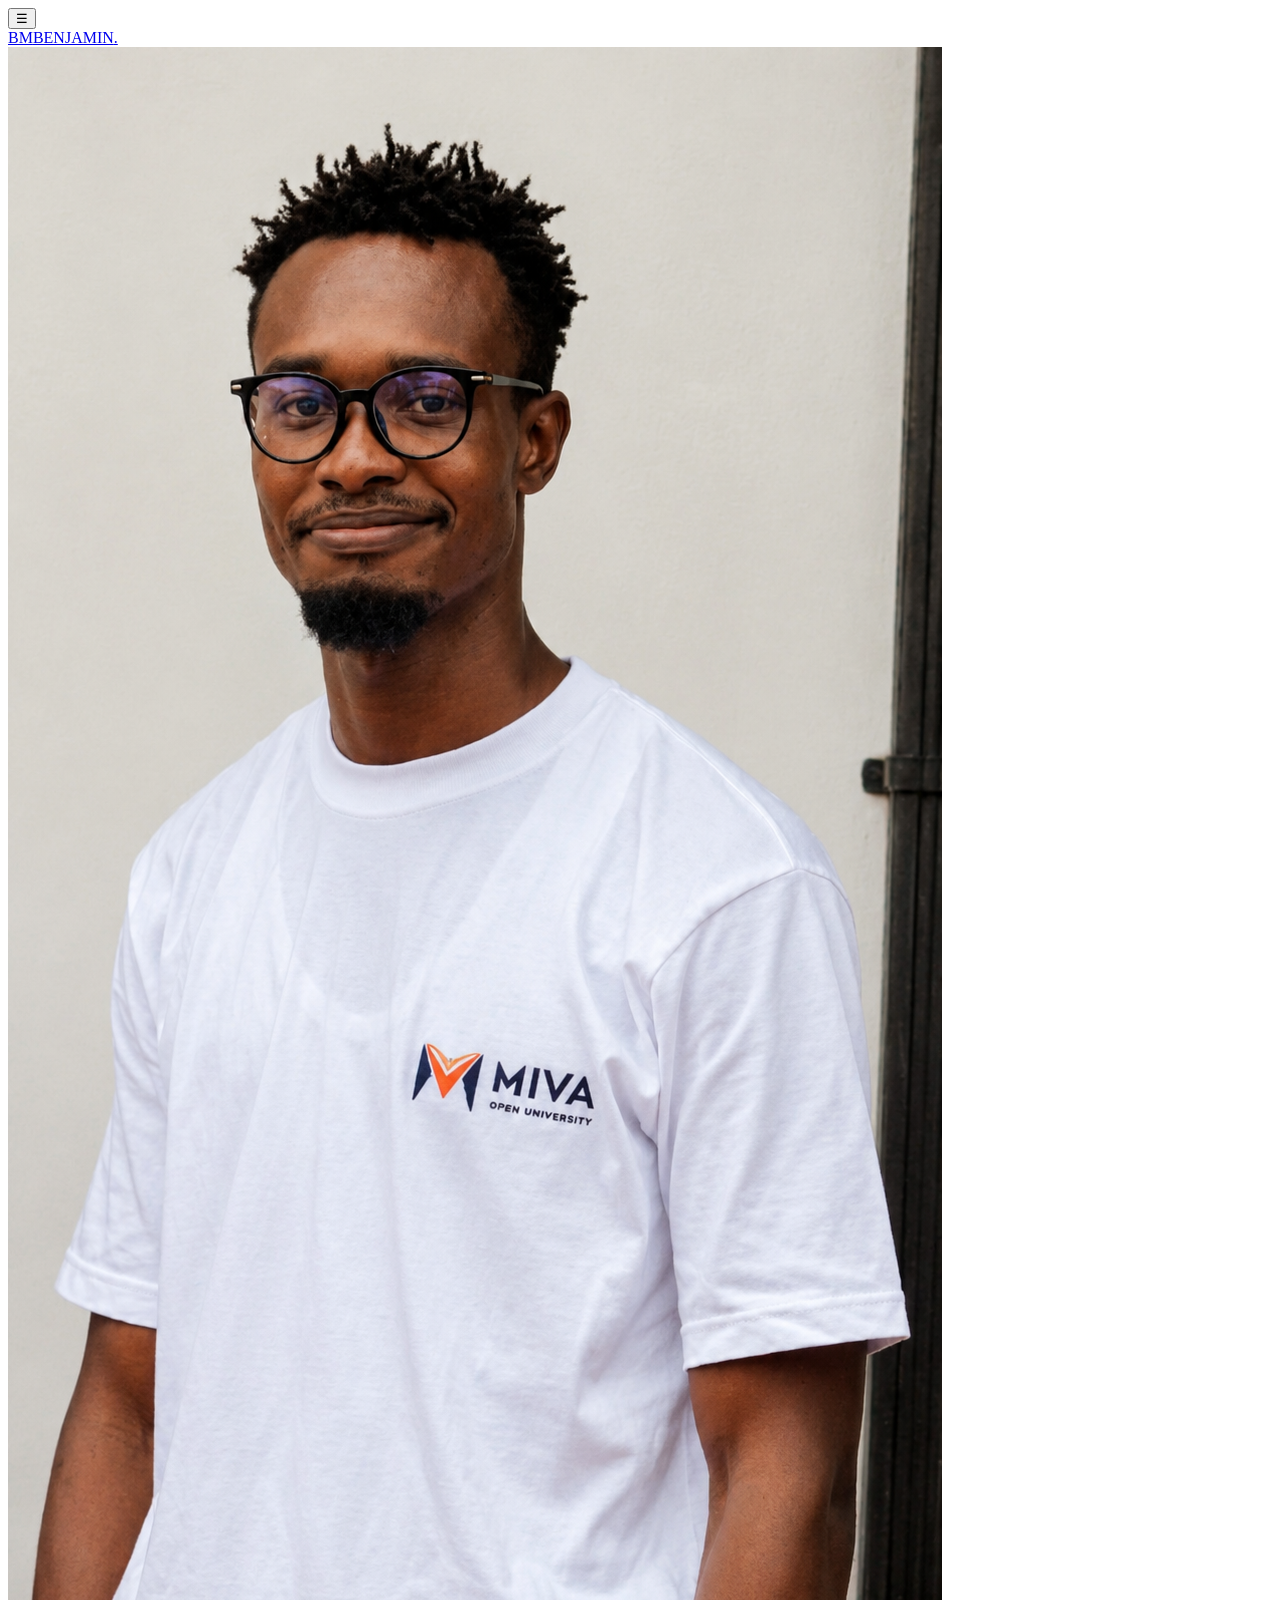
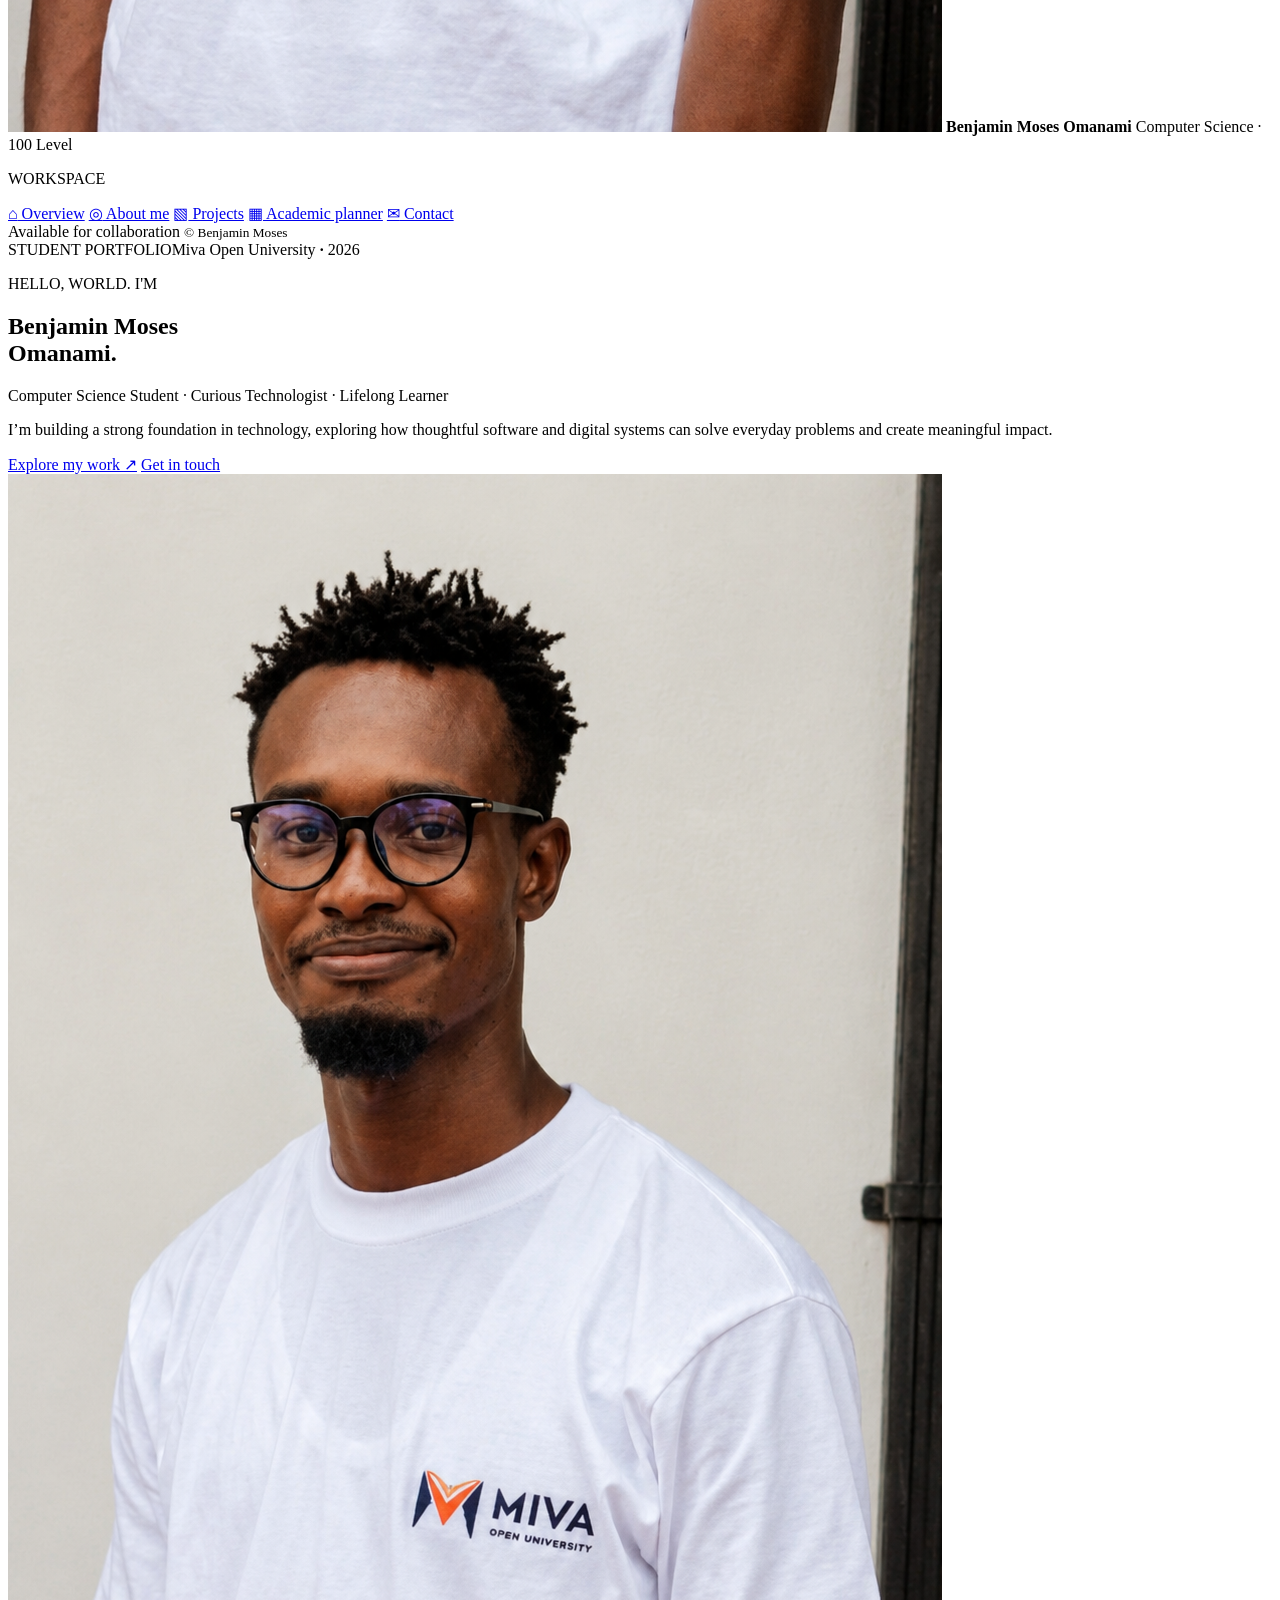
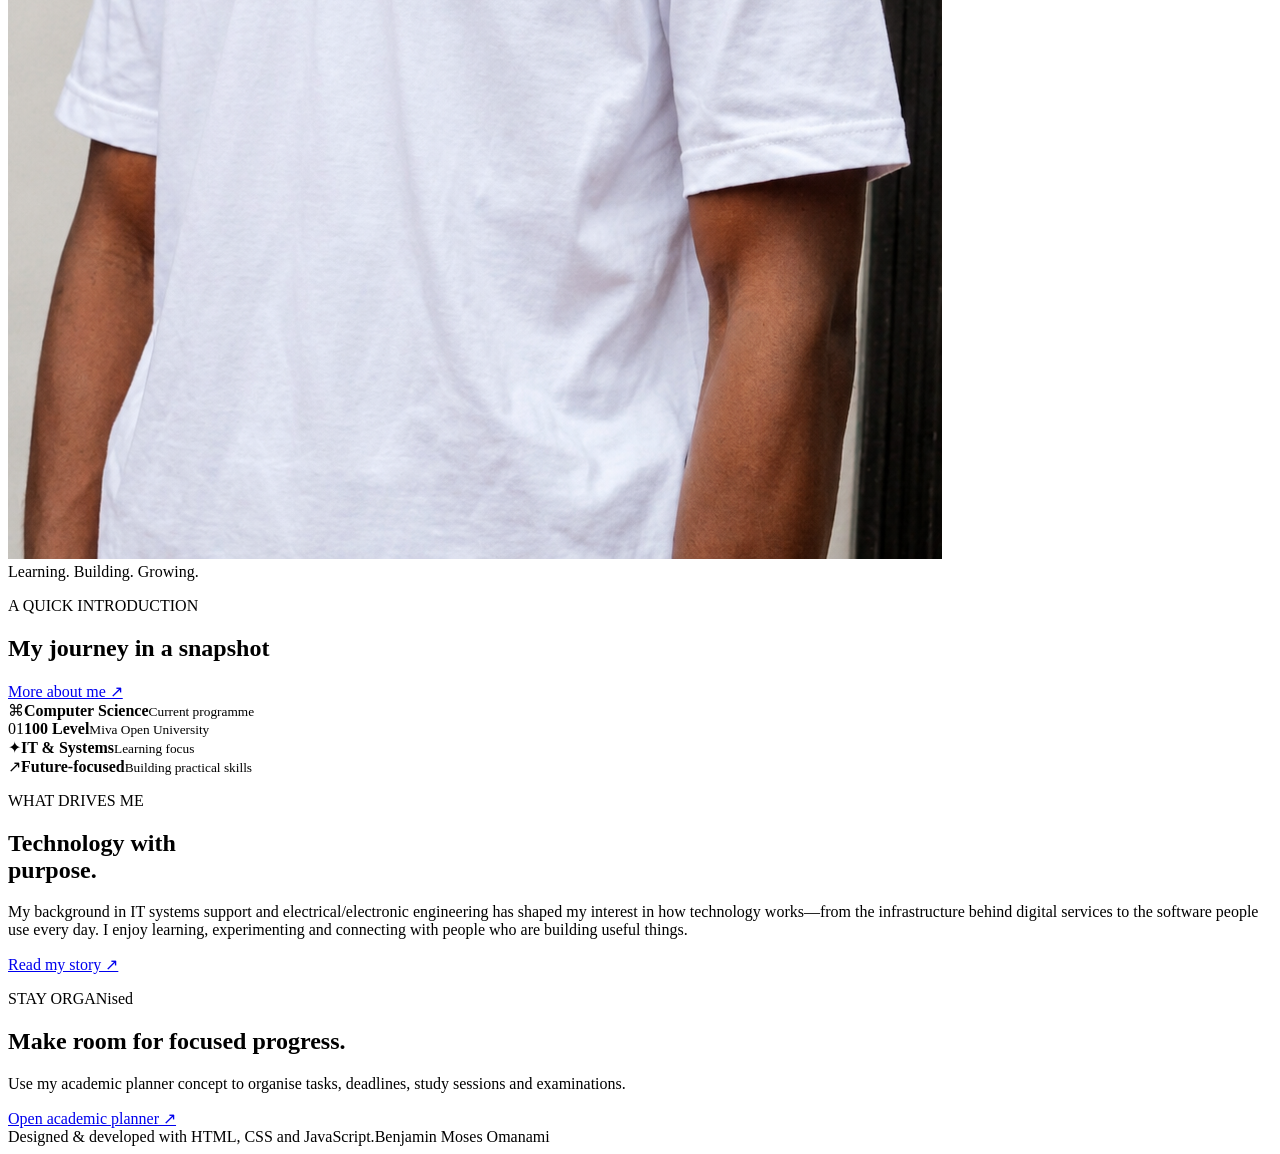
==== index.html @ 6281c109 "Add files via upload" ====
<!DOCTYPE html>
<html lang="en">
<head>
  <meta charset="UTF-8">
  <meta name="viewport" content="width=device-width, initial-scale=1.0">
  <meta name="description" content="Benjamin Moses Omanami — Computer Science student at Miva Open University.">
  <title>Benjamin Moses Omanami | Student Portfolio</title>
  <link rel="preconnect" href="https://fonts.googleapis.com">
  <link rel="preconnect" href="https://fonts.gstatic.com" crossorigin>
  <link href="https://fonts.googleapis.com/css2?family=DM+Sans:wght@400;500;600;700&family=Space+Grotesk:wght@500;600;700&display=swap" rel="stylesheet">
  <link rel="stylesheet" href="css/style.css">
  <script src="js/main.js" defer></script>
</head>
<body>
  <button class="mobile-menu" id="menuToggle" aria-label="Open navigation" aria-expanded="false">☰</button>
  <aside class="sidebar" id="sidebar">
    <a class="brand" href="index.html"><span class="brand-mark">BM</span><span>BENJAMIN<span class="brand-dot">.</span></span></a>
    <div class="profile-mini">
      <img src="image.jpg" alt="Portrait of Benjamin Moses Omanami" class="avatar" onerror="this.src='assets/avatar-placeholder.svg'">
      <strong>Benjamin Moses Omanami</strong>
      <span>Computer Science · 100 Level</span>
    </div>
    <p class="nav-label">WORKSPACE</p>
    <nav class="side-nav" aria-label="Main navigation">
      <a class="active" href="index.html"><span>⌂</span> Overview</a>
      <a href="about.html"><span>◎</span> About me</a>
      <a href="projects.html"><span>▧</span> Projects</a>
      <a href="planner.html"><span>▦</span> Academic planner</a>
      <a href="contact.html"><span>✉</span> Contact</a>
    </nav>
    <div class="sidebar-bottom">
      <span class="status-dot"></span><span>Available for collaboration</span>
      <small>© <span data-year></span> Benjamin Moses</small>
    </div>
  </aside>

  <main class="main-content">
    <header class="topbar"><span class="eyebrow">STUDENT PORTFOLIO</span><span class="topbar-right">Miva Open University <b>·</b> 2026</span></header>
    <section class="hero">
      <div class="hero-copy">
        <p class="eyebrow red">HELLO, WORLD. I'M</p>
        <h1>Benjamin Moses<br><span>Omanami.</span></h1>
        <p class="hero-role">Computer Science Student <i>·</i> Curious Technologist <i>·</i> Lifelong Learner</p>
        <p class="lead">I’m building a strong foundation in technology, exploring how thoughtful software and digital systems can solve everyday problems and create meaningful impact.</p>
        <div class="hero-actions">
          <a class="btn btn-red" href="projects.html">Explore my work <span>↗</span></a>
          <a class="btn btn-outline" href="contact.html">Get in touch</a>
        </div>
      </div>
      <div class="hero-visual">
        <div class="portrait-frame"><img src="image.jpg" alt="Benjamin Moses Omanami" onerror="this.src='assets/avatar-placeholder.svg'"></div>
        <div class="portrait-tag"><span class="status-dot"></span> Learning. Building. Growing.</div>
        <div class="shape shape-one"></div><div class="shape shape-two"></div>
      </div>
    </section>

    <section class="section-block">
      <div class="section-heading"><div><p class="eyebrow red">A QUICK INTRODUCTION</p><h2>My journey in a snapshot</h2></div><a class="text-link" href="about.html">More about me ↗</a></div>
      <div class="stats-grid">
        <article class="stat-card"><span class="stat-icon">⌘</span><strong>Computer Science</strong><small>Current programme</small></article>
        <article class="stat-card"><span class="stat-icon">01</span><strong>100 Level</strong><small>Miva Open University</small></article>
        <article class="stat-card"><span class="stat-icon">✦</span><strong>IT & Systems</strong><small>Learning focus</small></article>
        <article class="stat-card"><span class="stat-icon">↗</span><strong>Future-focused</strong><small>Building practical skills</small></article>
      </div>
    </section>

    <section class="section-block split-section">
      <div><p class="eyebrow red">WHAT DRIVES ME</p><h2>Technology with<br>purpose.</h2></div>
      <div><p class="body-copy">My background in IT systems support and electrical/electronic engineering has shaped my interest in how technology works—from the infrastructure behind digital services to the software people use every day. I enjoy learning, experimenting and connecting with people who are building useful things.</p><a class="text-link" href="about.html">Read my story ↗</a></div>
    </section>

    <section class="section-block feature-strip">
      <div><p class="eyebrow">STAY ORGANised</p><h2>Make room for focused progress.</h2><p>Use my academic planner concept to organise tasks, deadlines, study sessions and examinations.</p></div>
      <a class="btn btn-light" href="planner.html">Open academic planner ↗</a>
    </section>
    <footer class="footer"><span>Designed & developed with HTML, CSS and JavaScript.</span><span>Benjamin Moses Omanami</span></footer>
  </main>
</body>
</html>
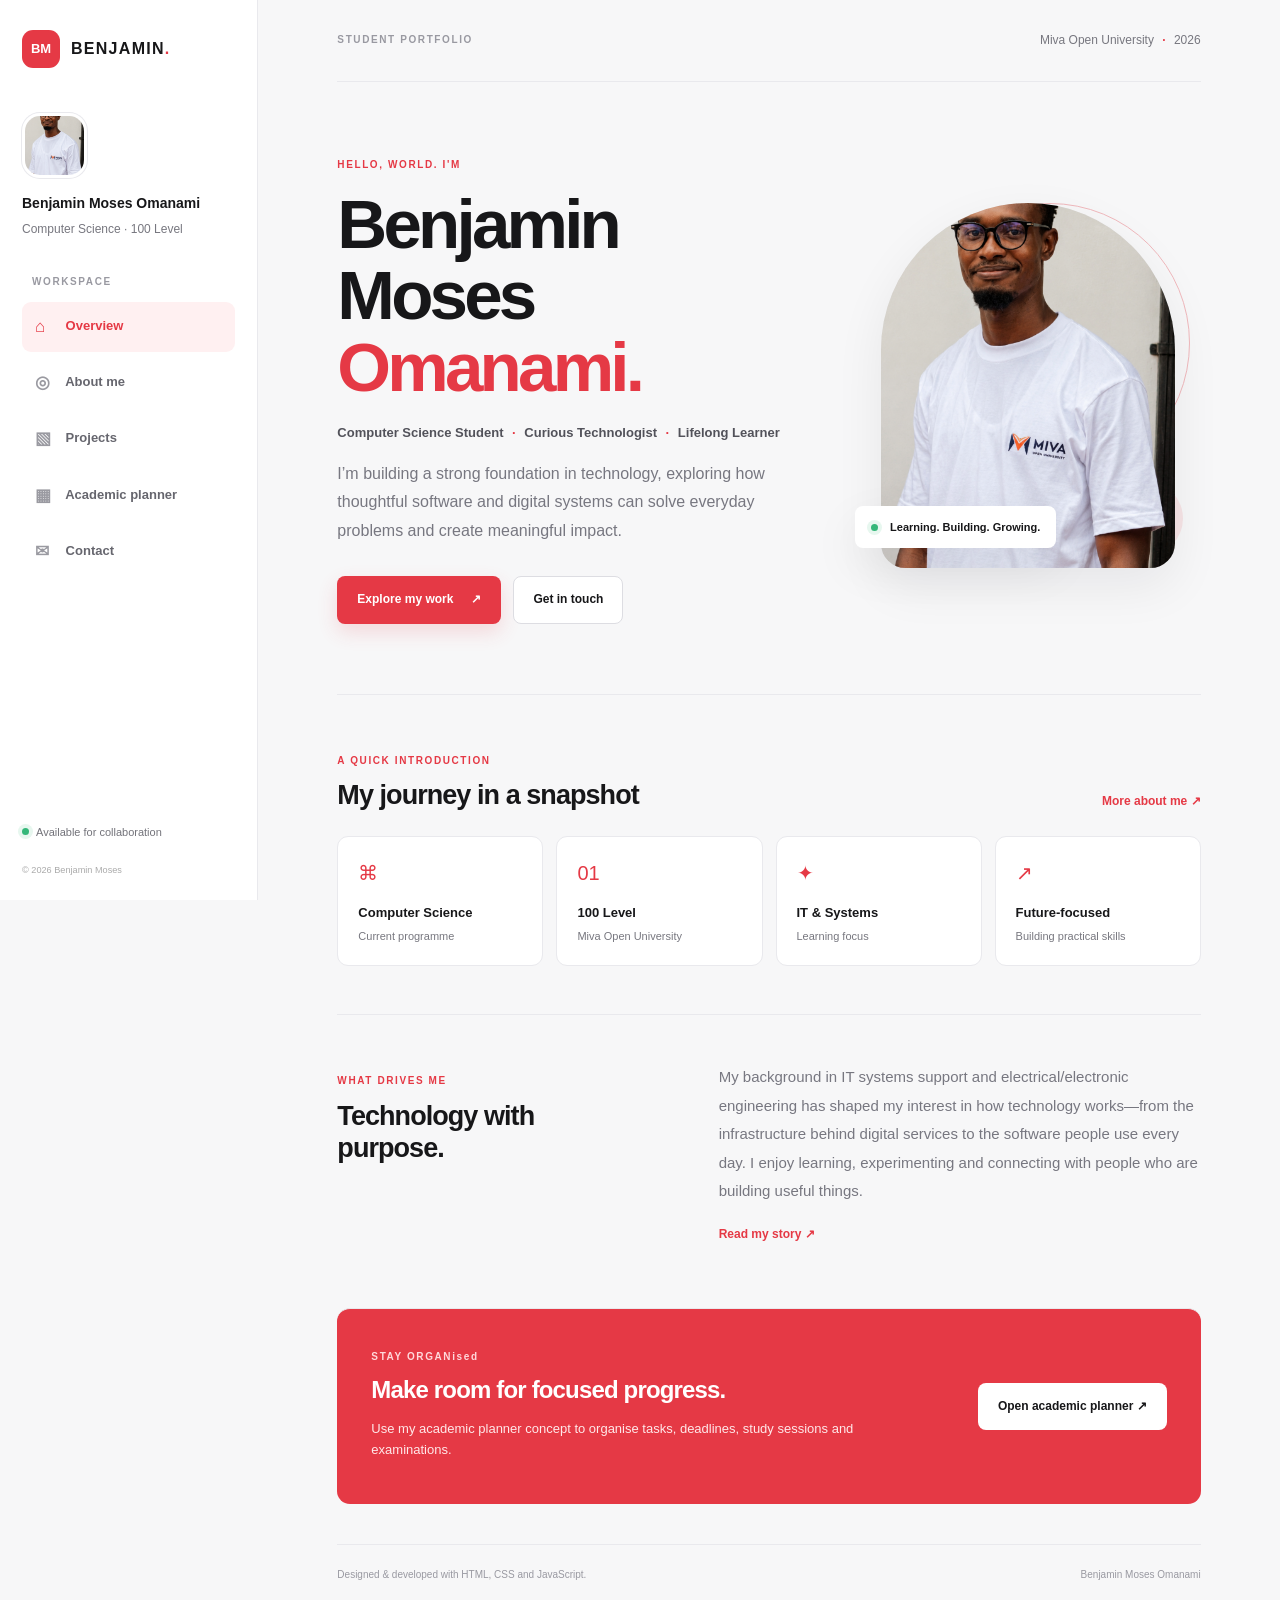
==== commit 58ef69c2: "Update index.html" ====
--- a/index.html
+++ b/index.html
@@ -8,8 +8,8 @@
   <link rel="preconnect" href="https://fonts.googleapis.com">
   <link rel="preconnect" href="https://fonts.gstatic.com" crossorigin>
   <link href="https://fonts.googleapis.com/css2?family=DM+Sans:wght@400;500;600;700&family=Space+Grotesk:wght@500;600;700&display=swap" rel="stylesheet">
-  <link rel="stylesheet" href="css/style.css">
-  <script src="js/main.js" defer></script>
+  <link rel="stylesheet" href="style.css">
+  <script src="main.js" defer></script>
 </head>
 <body>
   <button class="mobile-menu" id="menuToggle" aria-label="Open navigation" aria-expanded="false">☰</button>
@@ -76,4 +76,4 @@
     <footer class="footer"><span>Designed & developed with HTML, CSS and JavaScript.</span><span>Benjamin Moses Omanami</span></footer>
   </main>
 </body>
-</html>+</html>
--- a/style.css
+++ b/style.css
@@ -0,0 +1,7 @@
+/* Benjamin Moses Omanami — responsive portfolio */
+:root{--ink:#171719;--muted:#77777f;--red:#e53945;--red-dark:#c92735;--paper:#f7f7f8;--white:#fff;--line:#e9e9ed;--dark:#171719;--soft-red:#fff0f1;--shadow:0 18px 50px rgba(20,20,25,.07)}
+*{box-sizing:border-box}html{scroll-behavior:smooth}body{margin:0;background:var(--paper);color:var(--ink);font-family:"DM Sans",sans-serif;font-size:15px;line-height:1.65}a{color:inherit;text-decoration:none}button,input,select,textarea{font:inherit}.sidebar{position:fixed;inset:0 auto 0 0;width:258px;background:#fff;border-right:1px solid var(--line);padding:30px 22px 22px;display:flex;flex-direction:column;z-index:20}.brand{display:flex;align-items:center;gap:11px;font-family:"Space Grotesk",sans-serif;font-weight:700;font-size:16px;letter-spacing:.08em}.brand-mark{display:grid;place-items:center;width:38px;height:38px;background:var(--red);color:#fff;border-radius:11px;font-size:13px;letter-spacing:0}.brand-dot{color:var(--red)}.profile-mini{margin:45px 0 34px;display:flex;flex-direction:column;align-items:flex-start;gap:5px}.avatar{width:65px;height:65px;object-fit:cover;border-radius:18px;background:#eee;border:3px solid #fff;box-shadow:0 0 0 1px var(--line)}.profile-mini strong{font-size:14px;margin-top:9px}.profile-mini>span{font-size:12px;color:var(--muted)}.nav-label,.eyebrow{font-size:10px;letter-spacing:.16em;font-weight:700;color:#9999a1}.nav-label{margin:0 0 12px 10px}.side-nav{display:grid;gap:6px}.side-nav a{padding:11px 13px;border-radius:9px;color:#66666e;font-size:13px;font-weight:600;transition:.2s}.side-nav a span{display:inline-block;width:27px;color:#9a9aa1;font-size:17px;vertical-align:-2px}.side-nav a:hover,.side-nav a.active{background:#fff0f1;color:var(--red)}.side-nav a.active span{color:var(--red)}.sidebar-bottom{margin-top:auto;display:flex;align-items:center;gap:7px;flex-wrap:wrap;color:#73737a;font-size:11px}.sidebar-bottom small{flex-basis:100%;margin-top:15px;color:#aaa}.status-dot{width:7px;height:7px;border-radius:50%;background:#35b779;display:inline-block;box-shadow:0 0 0 4px #e7f7ef}.main-content{margin-left:258px;max-width:1600px;padding:0 6.2%;min-height:100vh}.topbar{height:82px;display:flex;align-items:center;justify-content:space-between;border-bottom:1px solid var(--line)}.topbar-right{font-size:12px;color:var(--muted)}.topbar-right b{color:var(--red);padding:0 5px}.red{color:var(--red)}.hero{min-height:535px;display:grid;grid-template-columns:1.15fr .85fr;align-items:center;gap:50px;padding:65px 0 70px}.hero h1,.page-intro h1{font-family:"Space Grotesk",sans-serif;font-size:clamp(42px,5.4vw,72px);line-height:1.04;letter-spacing:-.055em;margin:15px 0 18px}.hero h1 span,.page-intro h1 span{color:var(--red)}.hero-role{font-size:13px;font-weight:700;color:#52525a}.hero-role i{color:var(--red);font-style:normal;padding:0 5px}.lead{font-size:16px;line-height:1.8;color:#777780;max-width:610px}.hero-actions{display:flex;gap:12px;margin-top:30px;flex-wrap:wrap}.btn{display:inline-flex;align-items:center;justify-content:center;gap:18px;padding:13px 19px;border-radius:8px;border:1px solid transparent;font-size:12px;font-weight:700;cursor:pointer;transition:.2s}.btn-red{background:var(--red);color:#fff;box-shadow:0 8px 20px #e5394529}.btn-red:hover{background:var(--red-dark);transform:translateY(-2px)}.btn-outline{border-color:#dddde2;background:#fff}.btn-outline:hover{border-color:var(--red);color:var(--red)}.btn-light{background:#fff;color:var(--ink)}.btn-light:hover{transform:translateY(-2px)}.hero-visual{position:relative;display:flex;align-items:center;justify-content:center;min-height:365px}.portrait-frame{width:min(300px,85%);height:365px;border-radius:150px 150px 25px 25px;overflow:hidden;background:#e9e9ec;position:relative;z-index:2;box-shadow:var(--shadow)}.portrait-frame img{width:100%;height:100%;object-fit:cover}.portrait-tag{position:absolute;z-index:3;bottom:20px;left:0;background:#fff;padding:12px 16px;border-radius:8px;box-shadow:var(--shadow);font-size:11px;font-weight:700}.portrait-tag .status-dot{margin-right:9px}.shape{position:absolute;border-radius:50%}.shape-one{width:280px;height:280px;border:1px solid #f0b9bd;right:3%;top:0}.shape-two{width:75px;height:75px;background:var(--red);opacity:.1;right:5%;bottom:12px}.section-block{padding:48px 0;border-top:1px solid var(--line)}.section-heading{display:flex;align-items:end;justify-content:space-between;gap:20px;margin-bottom:24px}.section-heading h2,.split-section h2,.feature-strip h2,.panel h2,.media-section h2{font:600 27px/1.2 "Space Grotesk",sans-serif;letter-spacing:-.035em;margin:7px 0 0}.text-link{font-size:12px;font-weight:700;color:var(--red)}.text-link:hover{text-decoration:underline}.stats-grid{display:grid;grid-template-columns:repeat(4,1fr);gap:13px}.stat-card{background:#fff;padding:20px;border:1px solid var(--line);border-radius:11px;display:flex;flex-direction:column;gap:4px}.stat-icon{color:var(--red);font-size:20px;margin-bottom:8px}.stat-card strong{font-size:13px}.stat-card small{color:var(--muted);font-size:11px}.split-section{display:grid;grid-template-columns:.8fr 1.2fr;gap:60px;align-items:start}.body-copy{color:#777780;line-height:1.9;margin:0 0 15px}.feature-strip{margin:15px 0 40px;padding:30px 34px;background:var(--red);border-radius:13px;color:#fff;display:flex;align-items:center;justify-content:space-between;gap:25px}.feature-strip .eyebrow{color:#ffd8db}.feature-strip h2{font-size:24px}.feature-strip p:not(.eyebrow){color:#ffe8e9;font-size:13px;max-width:530px}.footer{border-top:1px solid var(--line);padding:22px 0 28px;display:flex;justify-content:space-between;gap:15px;color:#9999a1;font-size:10px}.page-intro{padding:65px 0 55px}.page-intro h1{font-size:clamp(42px,5vw,65px)}.page-intro .lead{max-width:700px}.timeline{border-left:1px solid #e5b7bb;margin:32px 0 0 8px;padding-left:28px;display:grid;gap:28px}.timeline-item{position:relative}.timeline-mark{position:absolute;width:13px;height:13px;border-radius:50%;background:var(--red);left:-35px;top:5px;box-shadow:0 0 0 5px #fff0f1}.timeline-date,.card-kicker{font-size:10px;letter-spacing:.13em;color:var(--red);font-weight:700}.timeline-item h3{font:600 18px "Space Grotesk",sans-serif;margin:5px 0}.timeline-item p{margin:0 0 5px;font-weight:700;font-size:13px}.timeline-item small{color:var(--muted);font-size:12px}.cards-grid{display:grid;grid-template-columns:repeat(3,1fr);gap:16px}.info-card{background:#fff;border:1px solid var(--line);border-radius:11px;padding:23px;min-height:190px}.info-card h3{font:600 17px "Space Grotesk",sans-serif;margin:14px 0 8px}.info-card p{font-size:12px;color:var(--muted);line-height:1.8}.note{font-size:11px;color:#92929a;line-height:1.7;margin-top:18px}.hobby-section{display:grid;grid-template-columns:.8fr 1.2fr;gap:35px}.hobby-section h2{font:600 25px "Space Grotesk",sans-serif;margin:7px 0}.hobby-list{display:flex;flex-wrap:wrap;gap:10px}.hobby-list span{background:#fff;border:1px solid var(--line);padding:11px 15px;border-radius:30px;font-size:12px;font-weight:600}.project-grid{align-items:stretch}.project-card{background:#fff;border:1px solid var(--line);border-radius:12px;overflow:hidden;display:flex;flex-direction:column}.project-art{height:165px;position:relative;display:grid;place-items:center;overflow:hidden}.art-one{background:linear-gradient(135deg,#26262b,#45454e)}.art-two{background:linear-gradient(135deg,#b92532,#f16b73)}.art-three{background:linear-gradient(135deg,#e8e8eb,#c9c9d0)}.art-symbol{font-size:70px;color:#fff;opacity:.9;font-family:"Space Grotesk",sans-serif}.art-three .art-symbol{color:#29292e}.art-caption{position:absolute;bottom:14px;left:18px;color:#ffffffb8;font-size:9px;letter-spacing:.15em;font-weight:700}.art-three .art-caption{color:#555}.project-body{padding:20px;display:flex;flex-direction:column;flex:1}.tag-row{display:flex;flex-wrap:wrap;gap:6px}.tag-row span{font-size:9px;color:#777;background:#f3f3f5;padding:5px 8px;border-radius:4px}.project-body h2{font:600 18px "Space Grotesk",sans-serif;margin:14px 0 7px}.project-body p{font-size:12px;color:var(--muted);line-height:1.8;margin:0 0 20px}.project-foot{margin-top:auto;display:flex;align-items:center;justify-content:space-between;gap:8px}.project-status{font-size:9px;color:#9b777a;background:#fff0f1;padding:5px 8px;border-radius:4px}.media-grid{display:grid;grid-template-columns:1fr 1fr;gap:15px}.media-card{background:#fff;border:1px solid var(--line);border-radius:11px;padding:20px;display:flex;gap:15px;min-width:0}.media-icon{flex:0 0 42px;height:42px;border-radius:10px;background:var(--soft-red);color:var(--red);display:grid;place-items:center;font-size:20px}.media-card h3{font:600 16px "Space Grotesk",sans-serif;margin:0}.media-card p{font-size:11px;color:var(--muted)}.media-card audio,.media-card video{width:100%;max-width:100%;margin-top:8px}.media-card video{max-height:180px;background:#111}.compact-intro{padding-bottom:28px}.planner-summary{display:grid;grid-template-columns:repeat(4,1fr);gap:12px}.summary-card{background:#fff;border:1px solid var(--line);border-radius:10px;padding:17px}.summary-card span{font-size:11px;color:var(--muted)}.summary-card strong{display:block;font:700 27px "Space Grotesk",sans-serif;margin:5px 0}.summary-card small{font-size:10px;color:#a0a0a6}.progress-track{height:5px;background:#f0f0f2;border-radius:9px;overflow:hidden;margin:7px 0}.progress-track div{height:100%;width:0;background:var(--red);transition:width .3s}.planner-layout{display:grid;grid-template-columns:1.5fr .8fr;gap:18px;align-items:start}.planner-main,.planner-side{min-width:0}.panel{background:#fff;border:1px solid var(--line);border-radius:12px;padding:23px;margin-bottom:15px}.panel-heading{display:flex;justify-content:space-between;align-items:center;gap:10px;margin-bottom:22px}.panel-heading h2{font-size:20px}.panel-count{font-size:10px;color:var(--muted);background:#f5f5f6;padding:6px 9px;border-radius:20px}.task-form label,.field label{display:block;font-size:11px;font-weight:700;margin-bottom:6px}.task-form input,.task-form select,.field input,.field textarea{width:100%;border:1px solid #e5e5e9;border-radius:7px;padding:11px 12px;outline:none;background:#fff;font-size:12px;color:var(--ink);transition:.2s}.task-form input:focus,.task-form select:focus,.field input:focus,.field textarea:focus{border-color:var(--red);box-shadow:0 0 0 3px #e5394512}.task-form>input{margin-bottom:13px}.form-row{display:grid;grid-template-columns:1fr 1fr;gap:12px;margin-bottom:15px}.full-width{width:100%}.task-toolbar{display:flex;justify-content:space-between;align-items:center;gap:10px;margin-top:23px;padding-bottom:12px;border-bottom:1px solid var(--line)}.filter-tabs{display:flex;gap:4px}.filter-btn,.subtle-button{border:0;background:transparent;color:#888;font-size:10px;padding:7px 9px;border-radius:6px;cursor:pointer}.filter-btn.active{background:#fff0f1;color:var(--red);font-weight:700}.subtle-button:hover{color:var(--red)}.task-list{display:grid}.task-item{display:flex;align-items:center;gap:11px;padding:14px 0;border-bottom:1px solid #f0f0f2}.task-check{width:17px;height:17px;accent-color:var(--red);cursor:pointer}.task-detail{flex:1;min-width:0}.task-detail strong{font-size:12px;display:block;overflow-wrap:anywhere}.task-detail small{font-size:10px;color:#999}.task-item.completed .task-detail strong{text-decoration:line-through;color:#aaa}.category-pill{font-size:9px;background:#f4f4f6;color:#777;padding:5px 7px;border-radius:4px;white-space:nowrap}.delete-task{border:0;background:transparent;color:#aaa;font-size:17px;cursor:pointer;padding:3px 6px}.delete-task:hover{color:var(--red)}.empty-state{text-align:center;color:#999;font-size:12px;padding:30px 5px}.panel-icon{font-size:20px;color:var(--red)}.tip-list{padding-left:18px;color:#777;font-size:11px;line-height:2}.dark-panel{background:#1c1c20;color:#fff;border-color:#1c1c20}.dark-panel .eyebrow{color:#ff9ba2}.dark-panel h2{font-size:24px;margin:12px 0}.dark-panel p:last-child{font-size:12px;color:#c2c2c8}.contact-layout{display:grid;grid-template-columns:.8fr 1.2fr;gap:35px;align-items:start}.contact-details{display:grid;gap:23px;padding-top:8px}.contact-item{display:flex;gap:14px;align-items:flex-start}.contact-icon{width:39px;height:39px;display:grid;place-items:center;border-radius:9px;background:var(--soft-red);color:var(--red);font-weight:700}.contact-item small{display:block;color:#999;font-size:9px;letter-spacing:.14em;font-weight:700;margin-bottom:4px}.contact-item a,.contact-item span:not(.contact-icon){font-size:12px;font-weight:600}.contact-item .minor-link{display:block;color:var(--red);font-size:10px;margin-top:4px}.contact-panel h2{margin-bottom:22px}.field{margin-bottom:14px}.field textarea{resize:vertical}.error{display:block;color:var(--red);font-size:10px;min-height:15px;padding-top:3px}.form-feedback{font-size:10px;color:#999;line-height:1.6;margin-bottom:0}.form-feedback.success{color:#22885c}.form-feedback.failure{color:var(--red)}.mobile-menu{display:none}
+@media(max-width:1100px){.main-content{padding:0 4%}.sidebar{width:230px}.main-content{margin-left:230px}.hero{gap:20px}.cards-grid{grid-template-columns:repeat(2,1fr)}.project-card:last-child{grid-column:span 2}.planner-layout{grid-template-columns:1fr}.planner-side{display:grid;grid-template-columns:1fr 1fr;gap:12px}.planner-side .panel{margin:0}}
+@media(max-width:760px){.sidebar{transform:translateX(-105%);transition:transform .25s;box-shadow:var(--shadow);width:270px}.sidebar.open{transform:translateX(0)}.mobile-menu{display:grid;place-items:center;position:fixed;top:14px;left:14px;z-index:30;width:39px;height:39px;border:1px solid var(--line);border-radius:9px;background:#fff;color:var(--ink);font-size:18px}.main-content{margin-left:0;padding:0 22px}.topbar{height:68px;padding-left:45px}.topbar-right{font-size:10px}.hero{grid-template-columns:1fr;padding:45px 0 55px;gap:30px}.hero h1{font-size:48px}.hero-visual{min-height:310px}.portrait-frame{height:300px;width:245px}.shape-one{width:240px;height:240px}.section-block{padding:35px 0}.stats-grid{grid-template-columns:repeat(2,1fr)}.split-section,.hobby-section,.contact-layout{grid-template-columns:1fr;gap:18px}.feature-strip{align-items:flex-start;flex-direction:column;padding:25px}.page-intro{padding:50px 0 35px}.page-intro h1{font-size:47px}.cards-grid{grid-template-columns:1fr}.project-card:last-child{grid-column:auto}.media-grid{grid-template-columns:1fr}.planner-summary{grid-template-columns:repeat(2,1fr)}.planner-side{grid-template-columns:1fr}.footer{flex-direction:column}.contact-details{gap:18px}}
+@media(max-width:420px){.main-content{padding:0 16px}.hero h1,.page-intro h1{font-size:40px}.hero-role{line-height:1.8}.form-row{grid-template-columns:1fr}.task-toolbar{align-items:flex-start;flex-direction:column}.task-item{gap:7px}.category-pill{display:none}.summary-card{padding:13px}.panel{padding:17px}}
+
